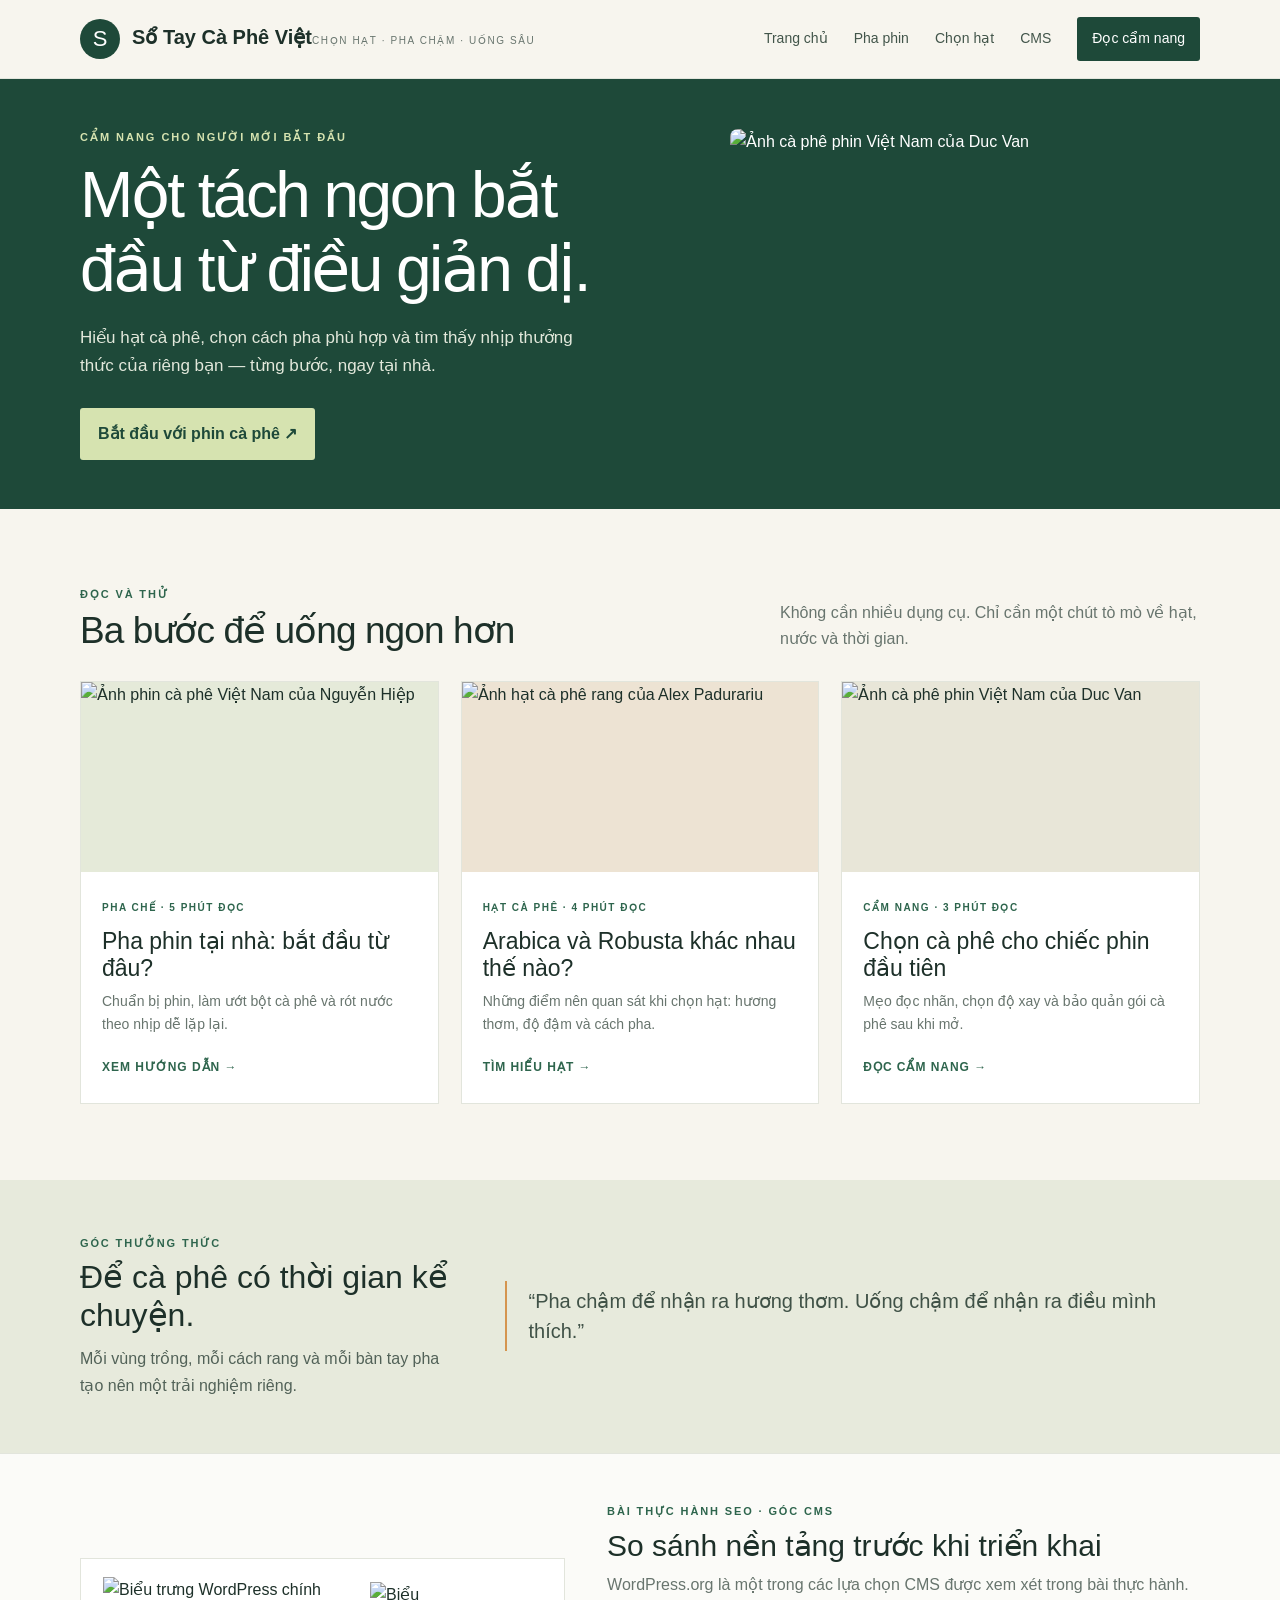
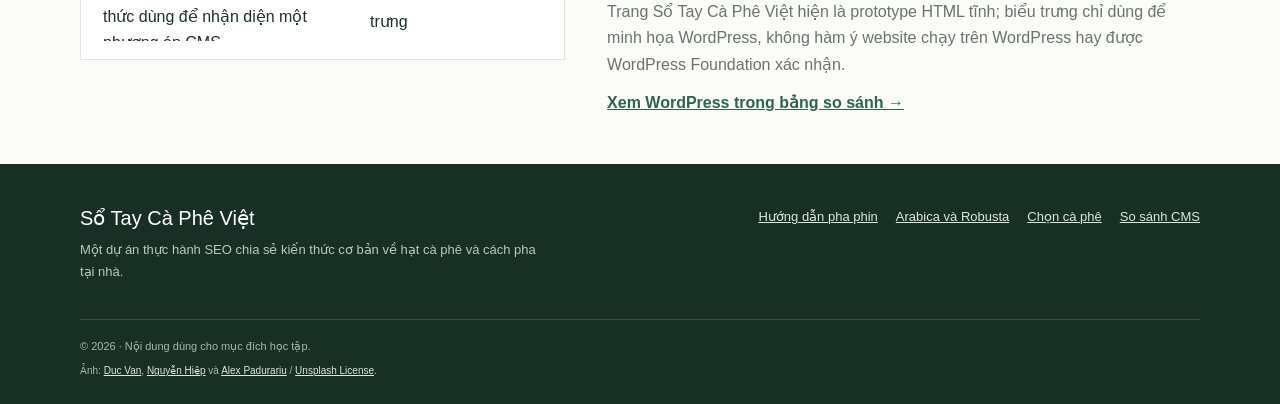
==== index.html @ 07a37cc5 "Add index.html" ====
<!doctype html><html lang="vi"><head><meta charset="utf-8"><meta name="viewport" content="width=device-width,initial-scale=1"><title>Sổ Tay Cà Phê Việt | Chọn hạt và pha cà phê tại nhà</title><meta name="description" content="Cẩm nang cà phê Việt cho người mới bắt đầu: cách chọn hạt, hiểu Arabica và Robusta, pha phin tại nhà và thưởng thức cà phê chậm."><meta name="theme-color" content="#1e4939"><link rel="stylesheet" href="assets/site.css"><link rel="canonical" href="https://lethanhtu196tt-svg.github.io/"></head><body><a class="skip" href="#main">Bỏ qua điều hướng</a><header><div class="wrap top"><a class="brand" href="index.html" aria-label="Sổ Tay Cà Phê Việt, trang chủ"><span class="brand-mark">S</span><span><span class="brand-name">Sổ Tay Cà Phê Việt</span><span class="brand-sub">Chọn hạt · Pha chậm · Uống sâu</span></span></a><nav class="nav" aria-label="Điều hướng chính"><a href="index.html">Trang chủ</a><a href="huong-dan/pha-phin-ca-phe.html">Pha phin</a><a href="hat-ca-phe/arabica-va-robusta.html">Chọn hạt</a><a href="cong-cu/cms-wordpress.html">CMS</a><a class="nav-cta" href="#bai-viet">Đọc cẩm nang</a></nav></div></header><main id="main"><section class="hero"><div class="wrap hero-grid"><div><div class="eyebrow">CẨM NANG CHO NGƯỜI MỚI BẮT ĐẦU</div><h1>Một tách ngon bắt đầu từ điều giản dị.</h1><p>Hiểu hạt cà phê, chọn cách pha phù hợp và tìm thấy nhịp thưởng thức của riêng bạn — từng bước, ngay tại nhà.</p><a class="btn" href="huong-dan/pha-phin-ca-phe.html">Bắt đầu với phin cà phê <span aria-hidden="true">↗</span></a></div><div class="hero-art"><img src="assets/coffee-duc.jpg" alt="Ảnh cà phê phin Việt Nam của Duc Van"></div></div></section><section class="section" id="bai-viet"><div class="wrap"><div class="section-head"><div><div class="section-label">ĐỌC VÀ THỬ</div><h2>Ba bước để uống ngon hơn</h2></div><p>Không cần nhiều dụng cụ. Chỉ cần một chút tò mò về hạt, nước và thời gian.</p></div><div class="cards"><a class="card" href="huong-dan/pha-phin-ca-phe.html"><div class="card-art"><img src="assets/coffee-hiep.jpg" alt="Ảnh phin cà phê Việt Nam của Nguyễn Hiệp"></div><div class="card-body"><span class="tag">Pha chế · 5 phút đọc</span><h3>Pha phin tại nhà: bắt đầu từ đâu?</h3><p>Chuẩn bị phin, làm ướt bột cà phê và rót nước theo nhịp dễ lặp lại.</p><span class="read">Xem hướng dẫn →</span></div></a><a class="card" href="hat-ca-phe/arabica-va-robusta.html"><div class="card-art"><img src="assets/coffee-beans-alex.jpg" alt="Ảnh hạt cà phê rang của Alex Padurariu"></div><div class="card-body"><span class="tag">Hạt cà phê · 4 phút đọc</span><h3>Arabica và Robusta khác nhau thế nào?</h3><p>Những điểm nên quan sát khi chọn hạt: hương thơm, độ đậm và cách pha.</p><span class="read">Tìm hiểu hạt →</span></div></a><a class="card" href="cam-nang/chon-ca-phe-pha-phin.html"><div class="card-art"><img src="assets/coffee-duc.jpg" alt="Ảnh cà phê phin Việt Nam của Duc Van"></div><div class="card-body"><span class="tag">Cẩm nang · 3 phút đọc</span><h3>Chọn cà phê cho chiếc phin đầu tiên</h3><p>Mẹo đọc nhãn, chọn độ xay và bảo quản gói cà phê sau khi mở.</p><span class="read">Đọc cẩm nang →</span></div></a></div></div></section><section class="band"><div class="wrap band-grid"><div><div class="section-label">GÓC THƯỞNG THỨC</div><h2>Để cà phê có thời gian kể chuyện.</h2><p>Mỗi vùng trồng, mỗi cách rang và mỗi bàn tay pha tạo nên một trải nghiệm riêng.</p></div><div class="band-note">“Pha chậm để nhận ra hương thơm. Uống chậm để nhận ra điều mình thích.”</div></div></section><section class="cms-note"><div class="wrap cms-grid"><div class="cms-brand"><img src="assets/wordpress-logotype-standard.png" alt="Biểu trưng WordPress chính thức dùng để nhận diện một phương án CMS"><img src="assets/wordpress-logotype-wmark.png" alt="Biểu trưng chữ W của WordPress"></div><div><div class="section-label">BÀI THỰC HÀNH SEO · GÓC CMS</div><h2>So sánh nền tảng trước khi triển khai</h2><p>WordPress.org là một trong các lựa chọn CMS được xem xét trong bài thực hành. Trang Sổ Tay Cà Phê Việt hiện là prototype HTML tĩnh; biểu trưng chỉ dùng để minh họa WordPress, không hàm ý website chạy trên WordPress hay được WordPress Foundation xác nhận.</p><a href="cong-cu/cms-wordpress.html">Xem WordPress trong bảng so sánh →</a></div></div></section></main><footer><div class="wrap"><div class="foot"><div><div class="foot-title">Sổ Tay Cà Phê Việt</div><p>Một dự án thực hành SEO chia sẻ kiến thức cơ bản về hạt cà phê và cách pha tại nhà.</p></div><div class="foot-links"><a href="huong-dan/pha-phin-ca-phe.html">Hướng dẫn pha phin</a><a href="hat-ca-phe/arabica-va-robusta.html">Arabica và Robusta</a><a href="cam-nang/chon-ca-phe-pha-phin.html">Chọn cà phê</a><a href="cong-cu/cms-wordpress.html">So sánh CMS</a></div></div><div class="copyright">© 2026 · Nội dung dùng cho mục đích học tập.</div><div class="image-credits">Ảnh: <a href="https://unsplash.com/photos/vietnamese-coffee-is-brewing-in-a-phin-filter-QsDbimbThBc" target="_blank" rel="noopener">Duc Van</a>, <a href="https://unsplash.com/photos/vietnamese-coffee-filter-brewing-over-a-glass-p43jRjV2Ez0" target="_blank" rel="noopener">Nguyễn Hiệp</a> và <a href="https://unsplash.com/photos/photograph-of-roasted-coffee-beans-mqyMjCTWJyQ" target="_blank" rel="noopener">Alex Padurariu</a> / <a href="https://unsplash.com/license" target="_blank" rel="noopener">Unsplash License</a>.</div></div></footer></body></html>
---- assets/site.css ----
:root{--ink:#1d3029;--muted:#68756e;--cream:#f7f5ee;--white:#fff;--green:#1e4939;--green2:#2e654d;--lime:#d6e3b0;--line:#e2e5dc;--gold:#d5954f;--serif:Arial,'Segoe UI',sans-serif;--sans:Arial,'Segoe UI',sans-serif}
*{box-sizing:border-box}html{scroll-behavior:smooth}body{margin:0;background:var(--cream);color:var(--ink);font-family:var(--sans);line-height:1.65}a{color:inherit}img{max-width:100%;height:auto} .wrap{width:min(1120px,calc(100% - 48px));margin:auto}
.skip{position:absolute;left:-9999px;top:8px;background:#fff;padding:10px;z-index:10}.skip:focus{left:8px}
header{background:var(--cream);border-bottom:1px solid var(--line)}.top{min-height:78px;display:flex;align-items:center;justify-content:space-between;gap:28px}.brand{display:flex;align-items:center;gap:12px;text-decoration:none}.brand-mark{width:40px;height:40px;border-radius:50%;display:grid;place-items:center;background:var(--green);color:#fff;font-family:var(--serif);font-size:22px}.brand-name{font-family:var(--serif);font-size:20px;font-weight:bold;line-height:1.1}.brand-sub{font-size:10px;text-transform:uppercase;letter-spacing:.16em;color:var(--muted);margin-top:4px}.nav{display:flex;gap:26px;align-items:center;font-size:14px}.nav a{text-decoration:none;color:#42554a}.nav a:hover,.nav a:focus{color:var(--green2);text-decoration:underline;text-underline-offset:5px}.nav .nav-cta{background:var(--green);color:#fff;padding:10px 15px;border-radius:3px}.nav .nav-cta:hover{background:var(--green2);color:white}
.hero{background:var(--green);color:white;overflow:hidden}.hero-grid{min-height:430px;display:grid;grid-template-columns:1.05fr .95fr;align-items:center;gap:42px;padding-top:42px;padding-bottom:42px}.eyebrow{font-size:11px;letter-spacing:.18em;text-transform:uppercase;font-weight:bold;color:var(--lime)}h1,h2,h3{line-height:1.15}h1{font-family:var(--serif);font-size:clamp(42px,5vw,66px);font-weight:normal;letter-spacing:-.04em;margin:13px 0 18px}.hero p{color:#e2e8db;max-width:510px;font-size:17px;margin:0 0 27px}.btn{display:inline-block;background:var(--lime);color:var(--green);font-weight:bold;text-decoration:none;padding:13px 18px;border-radius:3px}.btn:hover{background:#e8efce}.hero-art{width:100%;height:330px;max-width:470px;justify-self:end;overflow:hidden;border-radius:8px}.hero-art img{display:block;width:100%;height:100%;object-fit:cover;object-position:center 52%}
.section{padding:76px 0}.section-head{display:flex;justify-content:space-between;align-items:end;gap:20px;margin-bottom:28px}.section-label{font-size:11px;letter-spacing:.17em;text-transform:uppercase;color:var(--green2);font-weight:bold}.section h2{font-family:var(--serif);font-size:37px;font-weight:normal;letter-spacing:-.025em;margin:7px 0 0}.section-head p{max-width:420px;color:var(--muted);margin:0}.cards{display:grid;grid-template-columns:repeat(3,1fr);gap:22px}.card{background:white;border:1px solid var(--line);text-decoration:none;display:flex;flex-direction:column;transition:transform .18s ease,box-shadow .18s ease}.card:hover{transform:translateY(-3px);box-shadow:0 12px 26px #24382c12}.card-art{height:190px;display:grid;place-items:center;background:#e5ead9;overflow:hidden}.card:nth-child(2) .card-art{background:#ede3d3}.card:nth-child(3) .card-art{background:#e8e6d8}.card-art img{width:100%;height:100%;object-fit:cover}.card-body{padding:21px 21px 23px}.tag{font-size:10px;letter-spacing:.15em;text-transform:uppercase;color:var(--green2);font-weight:bold}.card h3{font-family:var(--serif);font-weight:normal;font-size:23px;margin:9px 0 9px}.card p{font-size:14px;color:var(--muted);margin:0 0 17px}.read{font-size:12px;font-weight:bold;text-transform:uppercase;letter-spacing:.08em;color:var(--green2)}
.band{background:#e7eadc;padding:54px 0}.band-grid{display:grid;grid-template-columns:.7fr 1.3fr;gap:50px;align-items:center}.band h2{font:normal 32px/1.2 var(--serif);margin:6px 0 12px}.band p{color:#526258;margin:0}.band-note{border-left:2px solid var(--gold);padding:5px 0 5px 22px;font-family:var(--serif);font-size:20px;line-height:1.5;color:#405247}
footer{background:#172f25;color:#dce5dc;padding:42px 0 26px}.foot{display:flex;justify-content:space-between;gap:30px;align-items:start}.foot-title{font:normal 20px var(--serif);color:white}.foot p{max-width:470px;font-size:13px;color:#bac9bd;margin:9px 0}.foot-links{display:flex;gap:18px;flex-wrap:wrap;font-size:13px}.foot-links a{color:#e0e8d8}.copyright{border-top:1px solid #ffffff24;margin-top:28px;padding-top:17px;color:#a9b9ad;font-size:11px}.image-credits{margin-top:8px;color:#a9b9ad;font-size:10px;line-height:1.5}.image-credits a{color:#e0e8d8}
.article-hero{background:var(--green);color:#fff;padding:53px 0 58px}.article-hero h1{font-size:clamp(38px,4.5vw,56px);max-width:850px}.article-hero p{max-width:690px;color:#dbe5dc;font-size:17px}.crumb{font-size:12px;color:#c5d3c8;margin-bottom:18px}.crumb a{color:var(--lime)}.article-layout{display:grid;grid-template-columns:minmax(0,760px) 250px;gap:70px;padding:62px 0 78px}.article-body{font-size:17px;line-height:1.85}.article-body h2{font:normal 30px/1.25 var(--serif);margin:38px 0 13px}.article-body h3{font:normal 22px/1.3 var(--serif);margin:27px 0 8px}.article-body p{margin:0 0 19px}.article-body ul{padding-left:23px}.article-body li{margin:8px 0}.aside{background:#e8ebdf;padding:24px;height:max-content}.aside h2{font:normal 21px var(--serif);margin:0 0 13px}.aside a{display:block;color:#365746;margin:10px 0;font-size:14px}.callout{background:#f0ecdd;border-left:3px solid var(--gold);padding:17px 20px;margin:25px 0;font-size:15px}.article-image{display:block;width:100%;max-height:520px;object-fit:cover;object-position:center 54%;margin:26px 0 31px;border-radius:2px}.article-logo{display:block;width:min(100%,700px);height:170px;object-fit:contain;object-position:left center;padding:24px;background:#fff;border:1px solid var(--line);margin:26px 0 31px}.wp-mark-figure{display:flex;align-items:center;gap:22px;background:#fff;border:1px solid var(--line);padding:18px 22px;margin:25px 0}.wp-mark-figure img{width:92px;height:92px;object-fit:contain}.wp-mark-figure figcaption{font-size:13px;color:var(--muted);line-height:1.5}.wp-mark-figure a{color:var(--green2)}.cms-note{padding:48px 0;background:#fbfbf8;border-top:1px solid var(--line)}.cms-grid{display:grid;grid-template-columns:.9fr 1.1fr;gap:42px;align-items:center}.cms-brand{display:flex;align-items:center;gap:17px;background:#fff;border:1px solid var(--line);padding:18px 22px}.cms-brand img:first-child{width:min(100%,250px);max-height:64px;object-fit:contain}.cms-brand img:last-child{width:54px;height:54px;object-fit:contain}.cms-note h2{font:normal 30px/1.2 var(--serif);margin:8px 0}.cms-note p{color:var(--muted);margin:0 0 12px}.cms-note a{color:var(--green2);font-weight:bold}
@media(max-width:800px){.wrap{width:min(100% - 32px,640px)}.top{padding:15px 0;align-items:flex-start;flex-direction:column;gap:15px}.nav{gap:15px;flex-wrap:wrap}.nav .nav-cta{padding:7px 11px}.hero-grid{grid-template-columns:1fr;gap:20px;padding-top:48px}.hero-art{justify-self:start;max-width:410px;height:300px;margin:auto}.hero{padding-bottom:8px}.cards{grid-template-columns:1fr}.card-art{height:220px}.section{padding:55px 0}.section-head{display:block}.section-head p{margin-top:12px}.band-grid{grid-template-columns:1fr;gap:22px}.cms-grid{grid-template-columns:1fr;gap:20px}.article-layout{grid-template-columns:1fr;gap:22px;padding:43px 0 58px}.aside{order:-1}.foot{flex-direction:column}}
@media(max-width:430px){.wrap{width:calc(100% - 28px)}.nav{gap:10px 15px;font-size:13px}.hero-grid{min-height:0}.hero p{font-size:16px}.section h2{font-size:31px}.article-body{font-size:16px}}
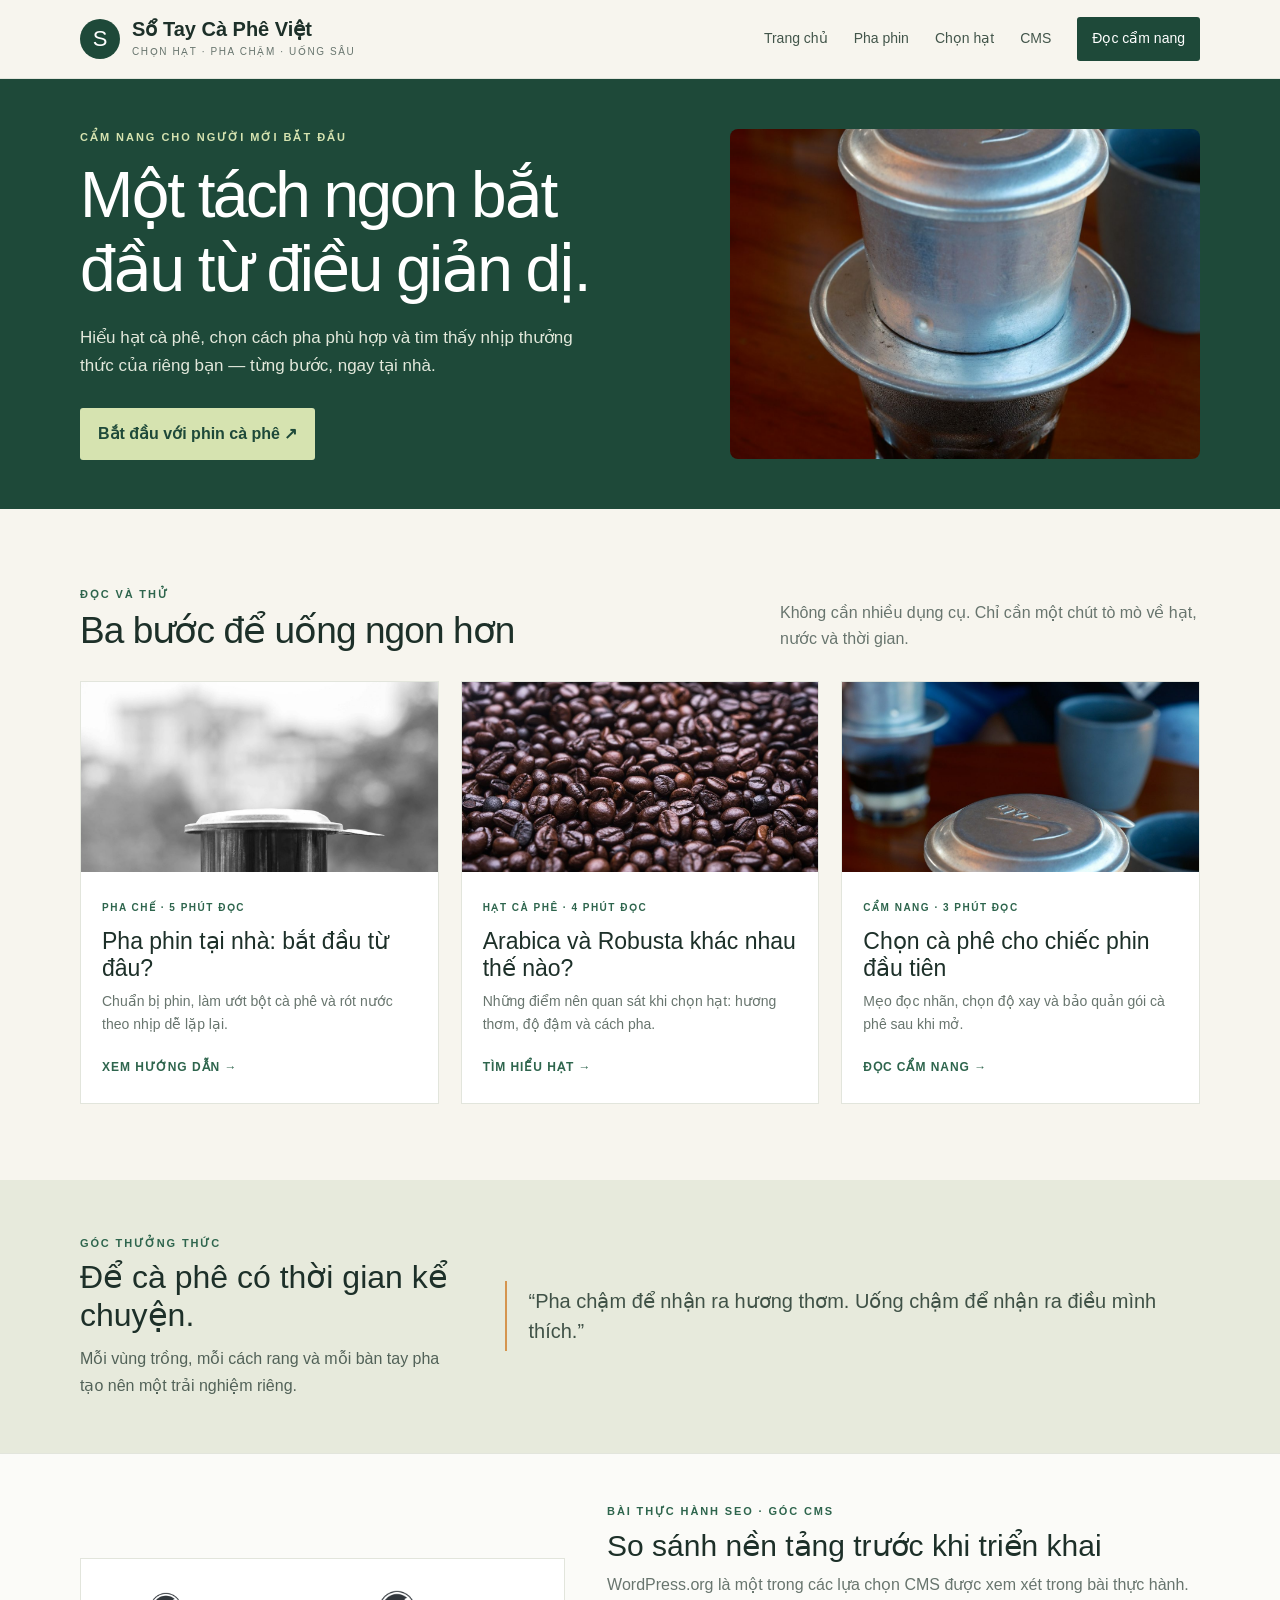
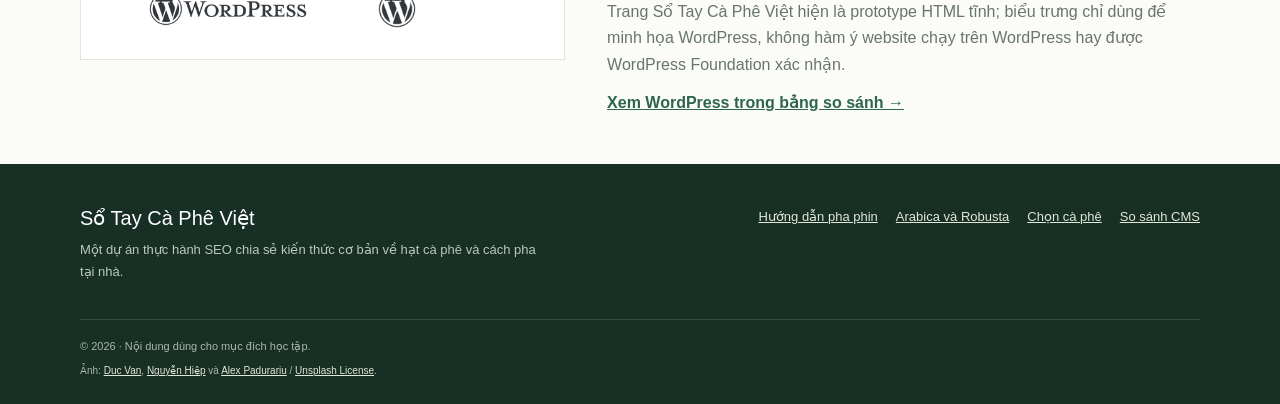
==== commit 57bf9bda: "Update index.html" ====
--- a/index.html
+++ b/index.html
@@ -1 +1 @@
-<!doctype html><html lang="vi"><head><meta charset="utf-8"><meta name="viewport" content="width=device-width,initial-scale=1"><title>Sổ Tay Cà Phê Việt | Chọn hạt và pha cà phê tại nhà</title><meta name="description" content="Cẩm nang cà phê Việt cho người mới bắt đầu: cách chọn hạt, hiểu Arabica và Robusta, pha phin tại nhà và thưởng thức cà phê chậm."><meta name="theme-color" content="#1e4939"><link rel="stylesheet" href="assets/site.css"><link rel="canonical" href="https://lethanhtu196tt-svg.github.io/"></head><body><a class="skip" href="#main">Bỏ qua điều hướng</a><header><div class="wrap top"><a class="brand" href="index.html" aria-label="Sổ Tay Cà Phê Việt, trang chủ"><span class="brand-mark">S</span><span><span class="brand-name">Sổ Tay Cà Phê Việt</span><span class="brand-sub">Chọn hạt · Pha chậm · Uống sâu</span></span></a><nav class="nav" aria-label="Điều hướng chính"><a href="index.html">Trang chủ</a><a href="huong-dan/pha-phin-ca-phe.html">Pha phin</a><a href="hat-ca-phe/arabica-va-robusta.html">Chọn hạt</a><a href="cong-cu/cms-wordpress.html">CMS</a><a class="nav-cta" href="#bai-viet">Đọc cẩm nang</a></nav></div></header><main id="main"><section class="hero"><div class="wrap hero-grid"><div><div class="eyebrow">CẨM NANG CHO NGƯỜI MỚI BẮT ĐẦU</div><h1>Một tách ngon bắt đầu từ điều giản dị.</h1><p>Hiểu hạt cà phê, chọn cách pha phù hợp và tìm thấy nhịp thưởng thức của riêng bạn — từng bước, ngay tại nhà.</p><a class="btn" href="huong-dan/pha-phin-ca-phe.html">Bắt đầu với phin cà phê <span aria-hidden="true">↗</span></a></div><div class="hero-art"><img src="assets/coffee-duc.jpg" alt="Ảnh cà phê phin Việt Nam của Duc Van"></div></div></section><section class="section" id="bai-viet"><div class="wrap"><div class="section-head"><div><div class="section-label">ĐỌC VÀ THỬ</div><h2>Ba bước để uống ngon hơn</h2></div><p>Không cần nhiều dụng cụ. Chỉ cần một chút tò mò về hạt, nước và thời gian.</p></div><div class="cards"><a class="card" href="huong-dan/pha-phin-ca-phe.html"><div class="card-art"><img src="assets/coffee-hiep.jpg" alt="Ảnh phin cà phê Việt Nam của Nguyễn Hiệp"></div><div class="card-body"><span class="tag">Pha chế · 5 phút đọc</span><h3>Pha phin tại nhà: bắt đầu từ đâu?</h3><p>Chuẩn bị phin, làm ướt bột cà phê và rót nước theo nhịp dễ lặp lại.</p><span class="read">Xem hướng dẫn →</span></div></a><a class="card" href="hat-ca-phe/arabica-va-robusta.html"><div class="card-art"><img src="assets/coffee-beans-alex.jpg" alt="Ảnh hạt cà phê rang của Alex Padurariu"></div><div class="card-body"><span class="tag">Hạt cà phê · 4 phút đọc</span><h3>Arabica và Robusta khác nhau thế nào?</h3><p>Những điểm nên quan sát khi chọn hạt: hương thơm, độ đậm và cách pha.</p><span class="read">Tìm hiểu hạt →</span></div></a><a class="card" href="cam-nang/chon-ca-phe-pha-phin.html"><div class="card-art"><img src="assets/coffee-duc.jpg" alt="Ảnh cà phê phin Việt Nam của Duc Van"></div><div class="card-body"><span class="tag">Cẩm nang · 3 phút đọc</span><h3>Chọn cà phê cho chiếc phin đầu tiên</h3><p>Mẹo đọc nhãn, chọn độ xay và bảo quản gói cà phê sau khi mở.</p><span class="read">Đọc cẩm nang →</span></div></a></div></div></section><section class="band"><div class="wrap band-grid"><div><div class="section-label">GÓC THƯỞNG THỨC</div><h2>Để cà phê có thời gian kể chuyện.</h2><p>Mỗi vùng trồng, mỗi cách rang và mỗi bàn tay pha tạo nên một trải nghiệm riêng.</p></div><div class="band-note">“Pha chậm để nhận ra hương thơm. Uống chậm để nhận ra điều mình thích.”</div></div></section><section class="cms-note"><div class="wrap cms-grid"><div class="cms-brand"><img src="assets/wordpress-logotype-standard.png" alt="Biểu trưng WordPress chính thức dùng để nhận diện một phương án CMS"><img src="assets/wordpress-logotype-wmark.png" alt="Biểu trưng chữ W của WordPress"></div><div><div class="section-label">BÀI THỰC HÀNH SEO · GÓC CMS</div><h2>So sánh nền tảng trước khi triển khai</h2><p>WordPress.org là một trong các lựa chọn CMS được xem xét trong bài thực hành. Trang Sổ Tay Cà Phê Việt hiện là prototype HTML tĩnh; biểu trưng chỉ dùng để minh họa WordPress, không hàm ý website chạy trên WordPress hay được WordPress Foundation xác nhận.</p><a href="cong-cu/cms-wordpress.html">Xem WordPress trong bảng so sánh →</a></div></div></section></main><footer><div class="wrap"><div class="foot"><div><div class="foot-title">Sổ Tay Cà Phê Việt</div><p>Một dự án thực hành SEO chia sẻ kiến thức cơ bản về hạt cà phê và cách pha tại nhà.</p></div><div class="foot-links"><a href="huong-dan/pha-phin-ca-phe.html">Hướng dẫn pha phin</a><a href="hat-ca-phe/arabica-va-robusta.html">Arabica và Robusta</a><a href="cam-nang/chon-ca-phe-pha-phin.html">Chọn cà phê</a><a href="cong-cu/cms-wordpress.html">So sánh CMS</a></div></div><div class="copyright">© 2026 · Nội dung dùng cho mục đích học tập.</div><div class="image-credits">Ảnh: <a href="https://unsplash.com/photos/vietnamese-coffee-is-brewing-in-a-phin-filter-QsDbimbThBc" target="_blank" rel="noopener">Duc Van</a>, <a href="https://unsplash.com/photos/vietnamese-coffee-filter-brewing-over-a-glass-p43jRjV2Ez0" target="_blank" rel="noopener">Nguyễn Hiệp</a> và <a href="https://unsplash.com/photos/photograph-of-roasted-coffee-beans-mqyMjCTWJyQ" target="_blank" rel="noopener">Alex Padurariu</a> / <a href="https://unsplash.com/license" target="_blank" rel="noopener">Unsplash License</a>.</div></div></footer></body></html>
+<!doctype html><html lang="vi"><head><meta charset="utf-8"><meta name="viewport" content="width=device-width,initial-scale=1"><title>Sổ Tay Cà Phê Việt | Chọn hạt và pha cà phê tại nhà</title><meta name="description" content="Cẩm nang cà phê Việt cho người mới bắt đầu: cách chọn hạt, hiểu Arabica và Robusta, pha phin tại nhà và thưởng thức cà phê chậm."><meta name="theme-color" content="#1e4939"><link rel="stylesheet" href="assets/site.css?v=20260929b"><link rel="canonical" href="https://lethanhtu196tt-svg.github.io/"></head><body><a class="skip" href="#main">Bỏ qua điều hướng</a><header><div class="wrap top"><a class="brand" href="index.html" aria-label="Sổ Tay Cà Phê Việt, trang chủ"><span class="brand-mark">S</span><span class="brand-copy"><span class="brand-name">Sổ Tay Cà Phê Việt</span><span class="brand-sub">Chọn hạt · Pha chậm · Uống sâu</span></span></a><nav class="nav" aria-label="Điều hướng chính"><a href="index.html">Trang chủ</a><a href="huong-dan/pha-phin-ca-phe.html">Pha phin</a><a href="hat-ca-phe/arabica-va-robusta.html">Chọn hạt</a><a href="cong-cu/cms-wordpress.html">CMS</a><a class="nav-cta" href="#bai-viet">Đọc cẩm nang</a></nav></div></header><main id="main"><section class="hero"><div class="wrap hero-grid"><div><div class="eyebrow">CẨM NANG CHO NGƯỜI MỚI BẮT ĐẦU</div><h1>Một tách ngon bắt đầu từ điều giản dị.</h1><p>Hiểu hạt cà phê, chọn cách pha phù hợp và tìm thấy nhịp thưởng thức của riêng bạn — từng bước, ngay tại nhà.</p><a class="btn" href="huong-dan/pha-phin-ca-phe.html">Bắt đầu với phin cà phê <span aria-hidden="true">↗</span></a></div><div class="hero-art"><img src="assets/coffee-duc.jpg" alt="Ảnh cà phê phin Việt Nam của Duc Van"></div></div></section><section class="section" id="bai-viet"><div class="wrap"><div class="section-head"><div><div class="section-label">ĐỌC VÀ THỬ</div><h2>Ba bước để uống ngon hơn</h2></div><p>Không cần nhiều dụng cụ. Chỉ cần một chút tò mò về hạt, nước và thời gian.</p></div><div class="cards"><a class="card" href="huong-dan/pha-phin-ca-phe.html"><div class="card-art"><img src="assets/coffee-hiep.jpg" alt="Ảnh phin cà phê Việt Nam của Nguyễn Hiệp"></div><div class="card-body"><span class="tag">Pha chế · 5 phút đọc</span><h3>Pha phin tại nhà: bắt đầu từ đâu?</h3><p>Chuẩn bị phin, làm ướt bột cà phê và rót nước theo nhịp dễ lặp lại.</p><span class="read">Xem hướng dẫn →</span></div></a><a class="card" href="hat-ca-phe/arabica-va-robusta.html"><div class="card-art"><img src="assets/coffee-beans-alex.jpg" alt="Ảnh hạt cà phê rang của Alex Padurariu"></div><div class="card-body"><span class="tag">Hạt cà phê · 4 phút đọc</span><h3>Arabica và Robusta khác nhau thế nào?</h3><p>Những điểm nên quan sát khi chọn hạt: hương thơm, độ đậm và cách pha.</p><span class="read">Tìm hiểu hạt →</span></div></a><a class="card" href="cam-nang/chon-ca-phe-pha-phin.html"><div class="card-art"><img src="assets/coffee-duc.jpg" alt="Ảnh cà phê phin Việt Nam của Duc Van"></div><div class="card-body"><span class="tag">Cẩm nang · 3 phút đọc</span><h3>Chọn cà phê cho chiếc phin đầu tiên</h3><p>Mẹo đọc nhãn, chọn độ xay và bảo quản gói cà phê sau khi mở.</p><span class="read">Đọc cẩm nang →</span></div></a></div></div></section><section class="band"><div class="wrap band-grid"><div><div class="section-label">GÓC THƯỞNG THỨC</div><h2>Để cà phê có thời gian kể chuyện.</h2><p>Mỗi vùng trồng, mỗi cách rang và mỗi bàn tay pha tạo nên một trải nghiệm riêng.</p></div><div class="band-note">“Pha chậm để nhận ra hương thơm. Uống chậm để nhận ra điều mình thích.”</div></div></section><section class="cms-note"><div class="wrap cms-grid"><div class="cms-brand"><img src="assets/wordpress-logotype-standard.png" alt="Biểu trưng WordPress chính thức dùng để nhận diện một phương án CMS"><img src="assets/wordpress-logotype-wmark.png" alt="Biểu trưng chữ W của WordPress"></div><div><div class="section-label">BÀI THỰC HÀNH SEO · GÓC CMS</div><h2>So sánh nền tảng trước khi triển khai</h2><p>WordPress.org là một trong các lựa chọn CMS được xem xét trong bài thực hành. Trang Sổ Tay Cà Phê Việt hiện là prototype HTML tĩnh; biểu trưng chỉ dùng để minh họa WordPress, không hàm ý website chạy trên WordPress hay được WordPress Foundation xác nhận.</p><a href="cong-cu/cms-wordpress.html">Xem WordPress trong bảng so sánh →</a></div></div></section></main><footer><div class="wrap"><div class="foot"><div><div class="foot-title">Sổ Tay Cà Phê Việt</div><p>Một dự án thực hành SEO chia sẻ kiến thức cơ bản về hạt cà phê và cách pha tại nhà.</p></div><div class="foot-links"><a href="huong-dan/pha-phin-ca-phe.html">Hướng dẫn pha phin</a><a href="hat-ca-phe/arabica-va-robusta.html">Arabica và Robusta</a><a href="cam-nang/chon-ca-phe-pha-phin.html">Chọn cà phê</a><a href="cong-cu/cms-wordpress.html">So sánh CMS</a></div></div><div class="copyright">© 2026 · Nội dung dùng cho mục đích học tập.</div><div class="image-credits">Ảnh: <a href="https://unsplash.com/photos/vietnamese-coffee-is-brewing-in-a-phin-filter-QsDbimbThBc" target="_blank" rel="noopener">Duc Van</a>, <a href="https://unsplash.com/photos/vietnamese-coffee-filter-brewing-over-a-glass-p43jRjV2Ez0" target="_blank" rel="noopener">Nguyễn Hiệp</a> và <a href="https://unsplash.com/photos/photograph-of-roasted-coffee-beans-mqyMjCTWJyQ" target="_blank" rel="noopener">Alex Padurariu</a> / <a href="https://unsplash.com/license" target="_blank" rel="noopener">Unsplash License</a>.</div></div></footer></body></html>
--- a/assets/site.css
+++ b/assets/site.css
@@ -1,7 +1,7 @@
 :root{--ink:#1d3029;--muted:#68756e;--cream:#f7f5ee;--white:#fff;--green:#1e4939;--green2:#2e654d;--lime:#d6e3b0;--line:#e2e5dc;--gold:#d5954f;--serif:Arial,'Segoe UI',sans-serif;--sans:Arial,'Segoe UI',sans-serif}
 *{box-sizing:border-box}html{scroll-behavior:smooth}body{margin:0;background:var(--cream);color:var(--ink);font-family:var(--sans);line-height:1.65}a{color:inherit}img{max-width:100%;height:auto} .wrap{width:min(1120px,calc(100% - 48px));margin:auto}
 .skip{position:absolute;left:-9999px;top:8px;background:#fff;padding:10px;z-index:10}.skip:focus{left:8px}
-header{background:var(--cream);border-bottom:1px solid var(--line)}.top{min-height:78px;display:flex;align-items:center;justify-content:space-between;gap:28px}.brand{display:flex;align-items:center;gap:12px;text-decoration:none}.brand-mark{width:40px;height:40px;border-radius:50%;display:grid;place-items:center;background:var(--green);color:#fff;font-family:var(--serif);font-size:22px}.brand-name{font-family:var(--serif);font-size:20px;font-weight:bold;line-height:1.1}.brand-sub{font-size:10px;text-transform:uppercase;letter-spacing:.16em;color:var(--muted);margin-top:4px}.nav{display:flex;gap:26px;align-items:center;font-size:14px}.nav a{text-decoration:none;color:#42554a}.nav a:hover,.nav a:focus{color:var(--green2);text-decoration:underline;text-underline-offset:5px}.nav .nav-cta{background:var(--green);color:#fff;padding:10px 15px;border-radius:3px}.nav .nav-cta:hover{background:var(--green2);color:white}
+header{background:var(--cream);border-bottom:1px solid var(--line)}.top{min-height:78px;display:flex;align-items:center;justify-content:space-between;gap:28px}.brand{display:flex;align-items:center;gap:12px;text-decoration:none}.brand-mark{width:40px;height:40px;border-radius:50%;display:grid;place-items:center;background:var(--green);color:#fff;font-family:var(--serif);font-size:22px}.brand-copy{display:block}.brand-name{display:block;font-family:var(--serif);font-size:20px;font-weight:bold;line-height:1.1}.brand-sub{display:block;font-size:10px;text-transform:uppercase;letter-spacing:.16em;color:var(--muted);margin-top:4px}.nav{display:flex;gap:26px;align-items:center;font-size:14px}.nav a{text-decoration:none;color:#42554a}.nav a:hover,.nav a:focus{color:var(--green2);text-decoration:underline;text-underline-offset:5px}.nav .nav-cta{background:var(--green);color:#fff;padding:10px 15px;border-radius:3px}.nav .nav-cta:hover{background:var(--green2);color:white}
 .hero{background:var(--green);color:white;overflow:hidden}.hero-grid{min-height:430px;display:grid;grid-template-columns:1.05fr .95fr;align-items:center;gap:42px;padding-top:42px;padding-bottom:42px}.eyebrow{font-size:11px;letter-spacing:.18em;text-transform:uppercase;font-weight:bold;color:var(--lime)}h1,h2,h3{line-height:1.15}h1{font-family:var(--serif);font-size:clamp(42px,5vw,66px);font-weight:normal;letter-spacing:-.04em;margin:13px 0 18px}.hero p{color:#e2e8db;max-width:510px;font-size:17px;margin:0 0 27px}.btn{display:inline-block;background:var(--lime);color:var(--green);font-weight:bold;text-decoration:none;padding:13px 18px;border-radius:3px}.btn:hover{background:#e8efce}.hero-art{width:100%;height:330px;max-width:470px;justify-self:end;overflow:hidden;border-radius:8px}.hero-art img{display:block;width:100%;height:100%;object-fit:cover;object-position:center 52%}
 .section{padding:76px 0}.section-head{display:flex;justify-content:space-between;align-items:end;gap:20px;margin-bottom:28px}.section-label{font-size:11px;letter-spacing:.17em;text-transform:uppercase;color:var(--green2);font-weight:bold}.section h2{font-family:var(--serif);font-size:37px;font-weight:normal;letter-spacing:-.025em;margin:7px 0 0}.section-head p{max-width:420px;color:var(--muted);margin:0}.cards{display:grid;grid-template-columns:repeat(3,1fr);gap:22px}.card{background:white;border:1px solid var(--line);text-decoration:none;display:flex;flex-direction:column;transition:transform .18s ease,box-shadow .18s ease}.card:hover{transform:translateY(-3px);box-shadow:0 12px 26px #24382c12}.card-art{height:190px;display:grid;place-items:center;background:#e5ead9;overflow:hidden}.card:nth-child(2) .card-art{background:#ede3d3}.card:nth-child(3) .card-art{background:#e8e6d8}.card-art img{width:100%;height:100%;object-fit:cover}.card-body{padding:21px 21px 23px}.tag{font-size:10px;letter-spacing:.15em;text-transform:uppercase;color:var(--green2);font-weight:bold}.card h3{font-family:var(--serif);font-weight:normal;font-size:23px;margin:9px 0 9px}.card p{font-size:14px;color:var(--muted);margin:0 0 17px}.read{font-size:12px;font-weight:bold;text-transform:uppercase;letter-spacing:.08em;color:var(--green2)}
 .band{background:#e7eadc;padding:54px 0}.band-grid{display:grid;grid-template-columns:.7fr 1.3fr;gap:50px;align-items:center}.band h2{font:normal 32px/1.2 var(--serif);margin:6px 0 12px}.band p{color:#526258;margin:0}.band-note{border-left:2px solid var(--gold);padding:5px 0 5px 22px;font-family:var(--serif);font-size:20px;line-height:1.5;color:#405247}
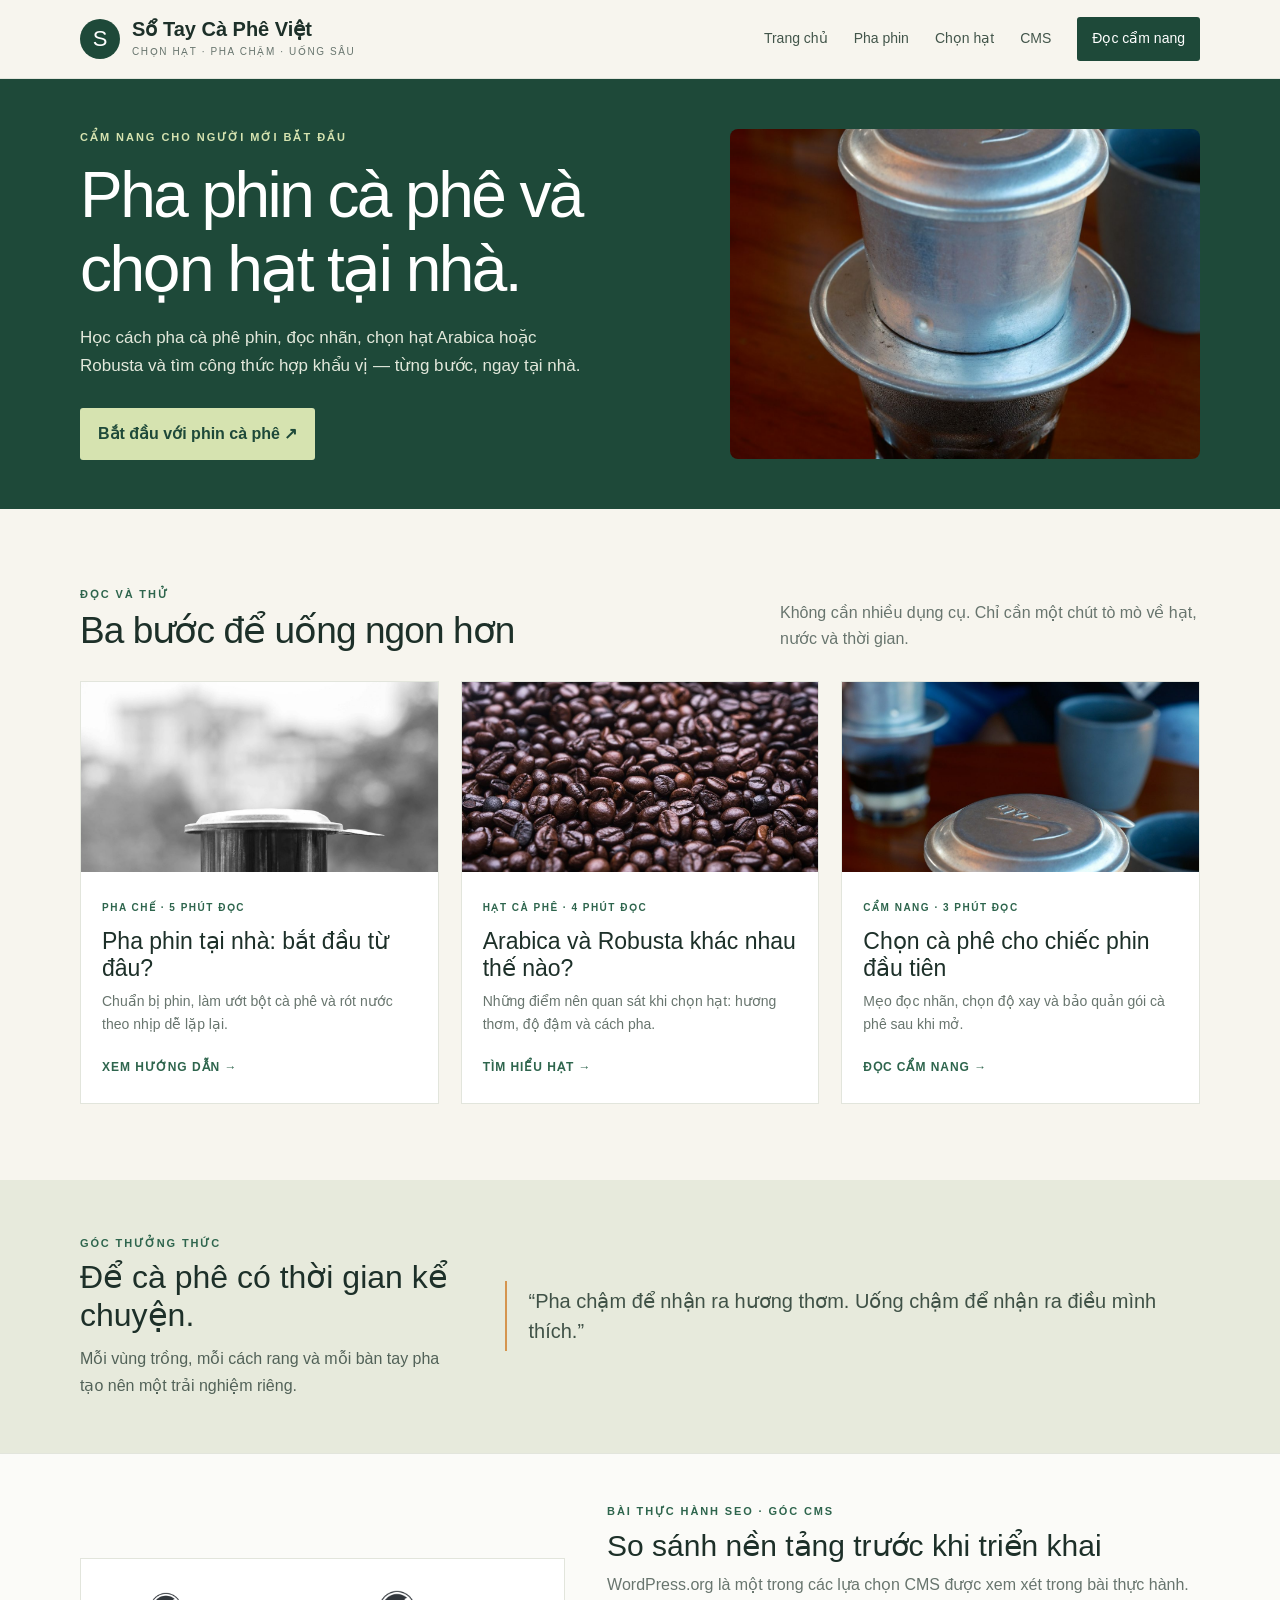
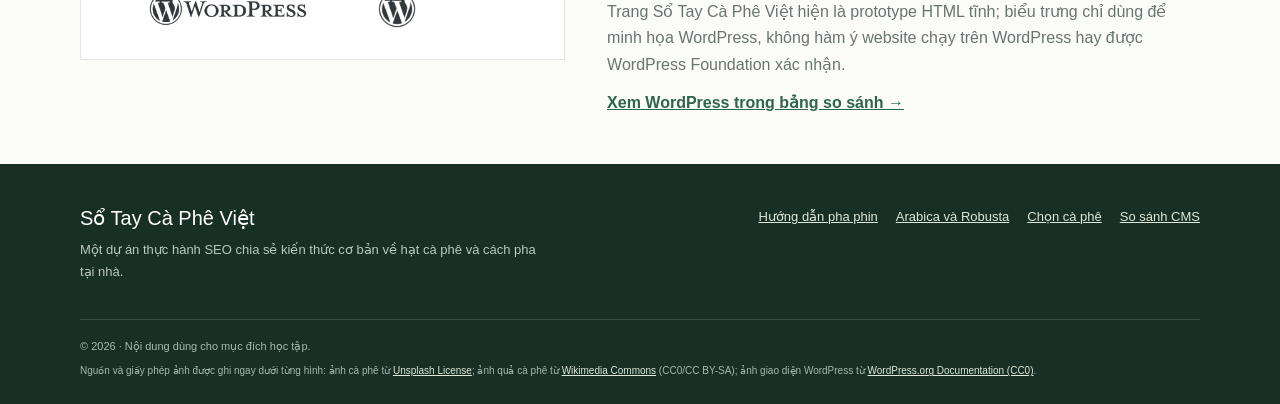
==== commit 2f60e0f0: "Cập nhật website theo TH2" ====
--- a/index.html
+++ b/index.html
@@ -1 +1 @@
-<!doctype html><html lang="vi"><head><meta charset="utf-8"><meta name="viewport" content="width=device-width,initial-scale=1"><title>Sổ Tay Cà Phê Việt | Chọn hạt và pha cà phê tại nhà</title><meta name="description" content="Cẩm nang cà phê Việt cho người mới bắt đầu: cách chọn hạt, hiểu Arabica và Robusta, pha phin tại nhà và thưởng thức cà phê chậm."><meta name="theme-color" content="#1e4939"><link rel="stylesheet" href="assets/site.css?v=20260929b"><link rel="canonical" href="https://lethanhtu196tt-svg.github.io/"></head><body><a class="skip" href="#main">Bỏ qua điều hướng</a><header><div class="wrap top"><a class="brand" href="index.html" aria-label="Sổ Tay Cà Phê Việt, trang chủ"><span class="brand-mark">S</span><span class="brand-copy"><span class="brand-name">Sổ Tay Cà Phê Việt</span><span class="brand-sub">Chọn hạt · Pha chậm · Uống sâu</span></span></a><nav class="nav" aria-label="Điều hướng chính"><a href="index.html">Trang chủ</a><a href="huong-dan/pha-phin-ca-phe.html">Pha phin</a><a href="hat-ca-phe/arabica-va-robusta.html">Chọn hạt</a><a href="cong-cu/cms-wordpress.html">CMS</a><a class="nav-cta" href="#bai-viet">Đọc cẩm nang</a></nav></div></header><main id="main"><section class="hero"><div class="wrap hero-grid"><div><div class="eyebrow">CẨM NANG CHO NGƯỜI MỚI BẮT ĐẦU</div><h1>Một tách ngon bắt đầu từ điều giản dị.</h1><p>Hiểu hạt cà phê, chọn cách pha phù hợp và tìm thấy nhịp thưởng thức của riêng bạn — từng bước, ngay tại nhà.</p><a class="btn" href="huong-dan/pha-phin-ca-phe.html">Bắt đầu với phin cà phê <span aria-hidden="true">↗</span></a></div><div class="hero-art"><img src="assets/coffee-duc.jpg" alt="Ảnh cà phê phin Việt Nam của Duc Van"></div></div></section><section class="section" id="bai-viet"><div class="wrap"><div class="section-head"><div><div class="section-label">ĐỌC VÀ THỬ</div><h2>Ba bước để uống ngon hơn</h2></div><p>Không cần nhiều dụng cụ. Chỉ cần một chút tò mò về hạt, nước và thời gian.</p></div><div class="cards"><a class="card" href="huong-dan/pha-phin-ca-phe.html"><div class="card-art"><img src="assets/coffee-hiep.jpg" alt="Ảnh phin cà phê Việt Nam của Nguyễn Hiệp"></div><div class="card-body"><span class="tag">Pha chế · 5 phút đọc</span><h3>Pha phin tại nhà: bắt đầu từ đâu?</h3><p>Chuẩn bị phin, làm ướt bột cà phê và rót nước theo nhịp dễ lặp lại.</p><span class="read">Xem hướng dẫn →</span></div></a><a class="card" href="hat-ca-phe/arabica-va-robusta.html"><div class="card-art"><img src="assets/coffee-beans-alex.jpg" alt="Ảnh hạt cà phê rang của Alex Padurariu"></div><div class="card-body"><span class="tag">Hạt cà phê · 4 phút đọc</span><h3>Arabica và Robusta khác nhau thế nào?</h3><p>Những điểm nên quan sát khi chọn hạt: hương thơm, độ đậm và cách pha.</p><span class="read">Tìm hiểu hạt →</span></div></a><a class="card" href="cam-nang/chon-ca-phe-pha-phin.html"><div class="card-art"><img src="assets/coffee-duc.jpg" alt="Ảnh cà phê phin Việt Nam của Duc Van"></div><div class="card-body"><span class="tag">Cẩm nang · 3 phút đọc</span><h3>Chọn cà phê cho chiếc phin đầu tiên</h3><p>Mẹo đọc nhãn, chọn độ xay và bảo quản gói cà phê sau khi mở.</p><span class="read">Đọc cẩm nang →</span></div></a></div></div></section><section class="band"><div class="wrap band-grid"><div><div class="section-label">GÓC THƯỞNG THỨC</div><h2>Để cà phê có thời gian kể chuyện.</h2><p>Mỗi vùng trồng, mỗi cách rang và mỗi bàn tay pha tạo nên một trải nghiệm riêng.</p></div><div class="band-note">“Pha chậm để nhận ra hương thơm. Uống chậm để nhận ra điều mình thích.”</div></div></section><section class="cms-note"><div class="wrap cms-grid"><div class="cms-brand"><img src="assets/wordpress-logotype-standard.png" alt="Biểu trưng WordPress chính thức dùng để nhận diện một phương án CMS"><img src="assets/wordpress-logotype-wmark.png" alt="Biểu trưng chữ W của WordPress"></div><div><div class="section-label">BÀI THỰC HÀNH SEO · GÓC CMS</div><h2>So sánh nền tảng trước khi triển khai</h2><p>WordPress.org là một trong các lựa chọn CMS được xem xét trong bài thực hành. Trang Sổ Tay Cà Phê Việt hiện là prototype HTML tĩnh; biểu trưng chỉ dùng để minh họa WordPress, không hàm ý website chạy trên WordPress hay được WordPress Foundation xác nhận.</p><a href="cong-cu/cms-wordpress.html">Xem WordPress trong bảng so sánh →</a></div></div></section></main><footer><div class="wrap"><div class="foot"><div><div class="foot-title">Sổ Tay Cà Phê Việt</div><p>Một dự án thực hành SEO chia sẻ kiến thức cơ bản về hạt cà phê và cách pha tại nhà.</p></div><div class="foot-links"><a href="huong-dan/pha-phin-ca-phe.html">Hướng dẫn pha phin</a><a href="hat-ca-phe/arabica-va-robusta.html">Arabica và Robusta</a><a href="cam-nang/chon-ca-phe-pha-phin.html">Chọn cà phê</a><a href="cong-cu/cms-wordpress.html">So sánh CMS</a></div></div><div class="copyright">© 2026 · Nội dung dùng cho mục đích học tập.</div><div class="image-credits">Ảnh: <a href="https://unsplash.com/photos/vietnamese-coffee-is-brewing-in-a-phin-filter-QsDbimbThBc" target="_blank" rel="noopener">Duc Van</a>, <a href="https://unsplash.com/photos/vietnamese-coffee-filter-brewing-over-a-glass-p43jRjV2Ez0" target="_blank" rel="noopener">Nguyễn Hiệp</a> và <a href="https://unsplash.com/photos/photograph-of-roasted-coffee-beans-mqyMjCTWJyQ" target="_blank" rel="noopener">Alex Padurariu</a> / <a href="https://unsplash.com/license" target="_blank" rel="noopener">Unsplash License</a>.</div></div></footer></body></html>
+<!doctype html><html lang="vi"><head><meta charset="utf-8"><meta name="viewport" content="width=device-width,initial-scale=1"><title>Sổ Tay Cà Phê Việt | Pha phin cà phê và chọn hạt tại nhà</title><meta name="description" content="Cẩm nang cách pha cà phê phin, chọn cà phê pha phin và hiểu Arabica, Robusta cho người mới bắt đầu."><meta name="theme-color" content="#1e4939"><link rel="stylesheet" href="assets/site.css?v=20260929c"><link rel="canonical" href="https://lethanhtu196tt-svg.github.io/"></head><body><a class="skip" href="#main">Bỏ qua điều hướng</a><header><div class="wrap top"><a class="brand" href="index.html" aria-label="Sổ Tay Cà Phê Việt, trang chủ"><span class="brand-mark">S</span><span class="brand-copy"><span class="brand-name">Sổ Tay Cà Phê Việt</span><span class="brand-sub">Chọn hạt · Pha chậm · Uống sâu</span></span></a><nav class="nav" aria-label="Điều hướng chính"><a href="index.html">Trang chủ</a><a href="huong-dan/pha-phin-ca-phe.html">Pha phin</a><a href="hat-ca-phe/arabica-va-robusta.html">Chọn hạt</a><a href="cong-cu/cms-wordpress.html">CMS</a><a class="nav-cta" href="#bai-viet">Đọc cẩm nang</a></nav></div></header><main id="main"><section class="hero"><div class="wrap hero-grid"><div><div class="eyebrow">CẨM NANG CHO NGƯỜI MỚI BẮT ĐẦU</div><h1>Pha phin cà phê và chọn hạt tại nhà.</h1><p>Học cách pha cà phê phin, đọc nhãn, chọn hạt Arabica hoặc Robusta và tìm công thức hợp khẩu vị — từng bước, ngay tại nhà.</p><a class="btn" href="huong-dan/pha-phin-ca-phe.html">Bắt đầu với phin cà phê <span aria-hidden="true">↗</span></a></div><div class="hero-art"><img src="assets/coffee-duc.jpg" alt="Ảnh cà phê phin Việt Nam của Duc Van"></div></div></section><section class="section" id="bai-viet"><div class="wrap"><div class="section-head"><div><div class="section-label">ĐỌC VÀ THỬ</div><h2>Ba bước để uống ngon hơn</h2></div><p>Không cần nhiều dụng cụ. Chỉ cần một chút tò mò về hạt, nước và thời gian.</p></div><div class="cards"><a class="card" href="huong-dan/pha-phin-ca-phe.html"><div class="card-art"><img src="assets/coffee-hiep.jpg" alt="Ảnh phin cà phê Việt Nam của Nguyễn Hiệp"></div><div class="card-body"><span class="tag">Pha chế · 5 phút đọc</span><h3>Pha phin tại nhà: bắt đầu từ đâu?</h3><p>Chuẩn bị phin, làm ướt bột cà phê và rót nước theo nhịp dễ lặp lại.</p><span class="read">Xem hướng dẫn →</span></div></a><a class="card" href="hat-ca-phe/arabica-va-robusta.html"><div class="card-art"><img src="assets/coffee-beans-alex.jpg" alt="Ảnh hạt cà phê rang của Alex Padurariu"></div><div class="card-body"><span class="tag">Hạt cà phê · 4 phút đọc</span><h3>Arabica và Robusta khác nhau thế nào?</h3><p>Những điểm nên quan sát khi chọn hạt: hương thơm, độ đậm và cách pha.</p><span class="read">Tìm hiểu hạt →</span></div></a><a class="card" href="cam-nang/chon-ca-phe-pha-phin.html"><div class="card-art"><img src="assets/coffee-duc.jpg" alt="Ảnh cà phê phin Việt Nam của Duc Van"></div><div class="card-body"><span class="tag">Cẩm nang · 3 phút đọc</span><h3>Chọn cà phê cho chiếc phin đầu tiên</h3><p>Mẹo đọc nhãn, chọn độ xay và bảo quản gói cà phê sau khi mở.</p><span class="read">Đọc cẩm nang →</span></div></a></div></div></section><section class="band"><div class="wrap band-grid"><div><div class="section-label">GÓC THƯỞNG THỨC</div><h2>Để cà phê có thời gian kể chuyện.</h2><p>Mỗi vùng trồng, mỗi cách rang và mỗi bàn tay pha tạo nên một trải nghiệm riêng.</p></div><div class="band-note">“Pha chậm để nhận ra hương thơm. Uống chậm để nhận ra điều mình thích.”</div></div></section><section class="cms-note"><div class="wrap cms-grid"><div class="cms-brand"><img src="assets/wordpress-logotype-standard.png" alt="Biểu trưng WordPress chính thức dùng để nhận diện một phương án CMS"><img src="assets/wordpress-logotype-wmark.png" alt="Biểu trưng chữ W của WordPress"></div><div><div class="section-label">BÀI THỰC HÀNH SEO · GÓC CMS</div><h2>So sánh nền tảng trước khi triển khai</h2><p>WordPress.org là một trong các lựa chọn CMS được xem xét trong bài thực hành. Trang Sổ Tay Cà Phê Việt hiện là prototype HTML tĩnh; biểu trưng chỉ dùng để minh họa WordPress, không hàm ý website chạy trên WordPress hay được WordPress Foundation xác nhận.</p><a href="cong-cu/cms-wordpress.html">Xem WordPress trong bảng so sánh →</a></div></div></section></main><footer><div class="wrap"><div class="foot"><div><div class="foot-title">Sổ Tay Cà Phê Việt</div><p>Một dự án thực hành SEO chia sẻ kiến thức cơ bản về hạt cà phê và cách pha tại nhà.</p></div><div class="foot-links"><a href="huong-dan/pha-phin-ca-phe.html">Hướng dẫn pha phin</a><a href="hat-ca-phe/arabica-va-robusta.html">Arabica và Robusta</a><a href="cam-nang/chon-ca-phe-pha-phin.html">Chọn cà phê</a><a href="cong-cu/cms-wordpress.html">So sánh CMS</a></div></div><div class="copyright">© 2026 · Nội dung dùng cho mục đích học tập.</div><div class="image-credits">Nguồn và giấy phép ảnh được ghi ngay dưới từng hình: ảnh cà phê từ <a href="https://unsplash.com/license" target="_blank" rel="noopener">Unsplash License</a>; ảnh quả cà phê từ <a href="https://commons.wikimedia.org/" target="_blank" rel="noopener">Wikimedia Commons</a> (CC0/CC BY-SA); ảnh giao diện WordPress từ <a href="https://make.wordpress.org/docs/licensing/" target="_blank" rel="noopener">WordPress.org Documentation (CC0)</a>.</div></div></footer></body></html>
